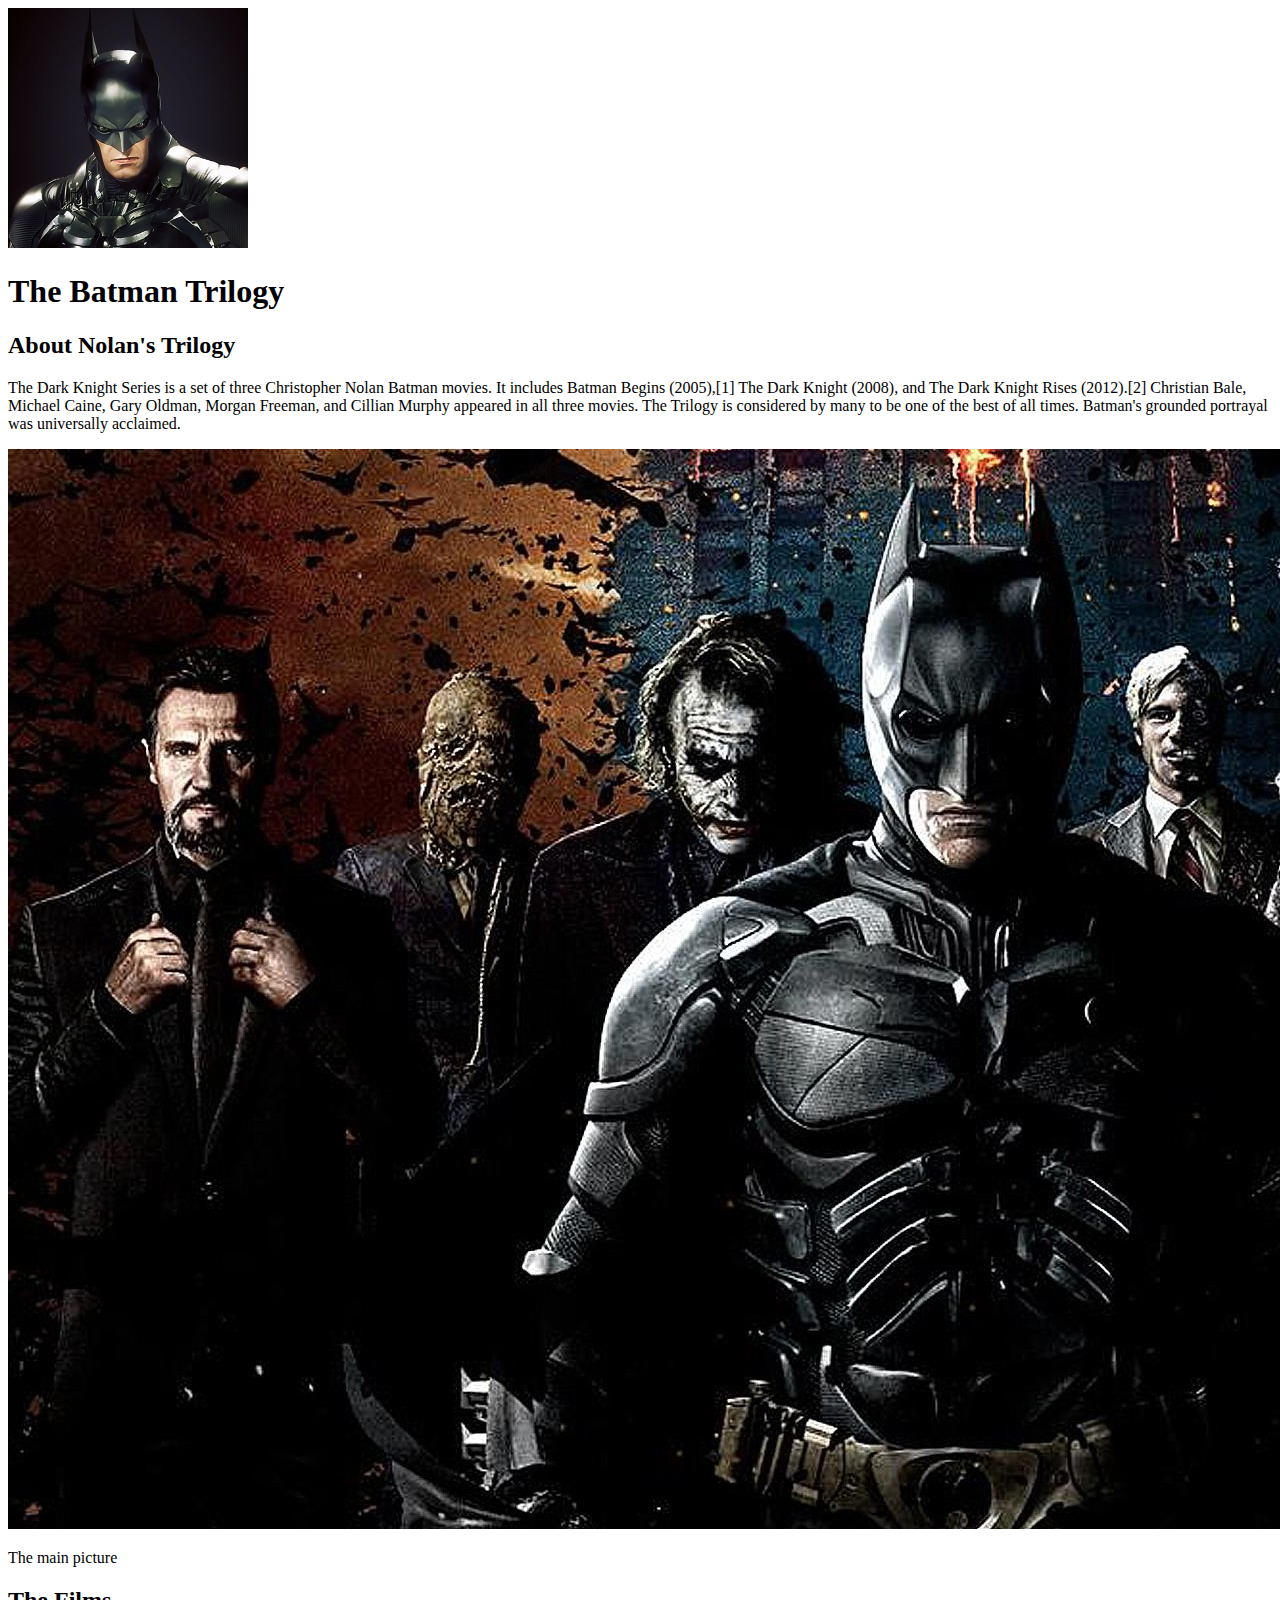
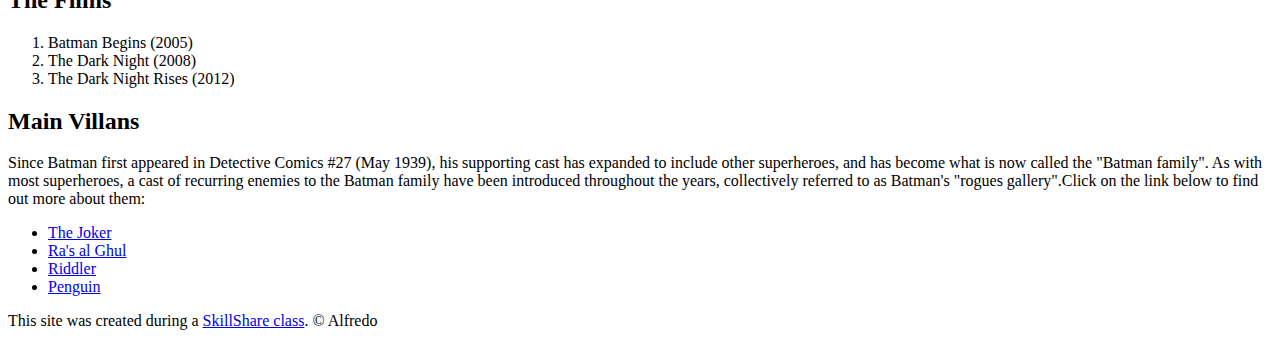
==== index.html @ 6664b780 "Added our character's index.html file and a few images" ====
<!DOCTYPE html>
<html>
<head>
	<title>The Batman Trilogy</title>
	<link rel="icon" href="img/batman-favicon.png">
</head>
<body>
	<!-- header element -->
	<header>
		<img src="img/batmanavatar.jpg">
		<h1>The Batman Trilogy</h1>
	</header>

	<!-- main element -->
	<main>
		<h2>About Nolan's Trilogy</h2>
		<p>The Dark Knight Series is a set of three Christopher Nolan Batman movies. It includes Batman Begins (2005),[1] The Dark Knight (2008), and The Dark Knight Rises (2012).[2] Christian Bale, Michael Caine, Gary Oldman, Morgan Freeman, and Cillian Murphy appeared in all three movies. The Trilogy is considered by many to be one of the best of all times. Batman's grounded portrayal was universally acclaimed.</p>
		<img src="img/batman-friends.jpg">
		<p>The main picture</p>
		<!-- The Films -->
		<h2>The Films</h2>
		<ol>
			<li>Batman Begins (2005)</li>
			<li>The Dark Night (2008)</li>
			<li>The Dark Night Rises (2012)</li>
		</ol>
		<!-- Enemies -->
		<h2>Main Villans</h2>
		<p>Since Batman first appeared in Detective Comics #27 (May 1939), his supporting cast has expanded to include other superheroes, and has become what is now called the "Batman family". As with most superheroes, a cast of recurring enemies to the Batman family have been introduced throughout the years, collectively referred to as Batman's "rogues gallery".Click on the link below to find out more about them:</p>
		<ul>
			<li><a target="_blank" href="https://comicvine.gamespot.com/joker/4005-1702/">The Joker</a></li>
			<li><a target="_blank" href="https://comicvine.gamespot.com/ras-al-ghul/4005-40816/">Ra's al Ghul</a></li>
			<li><a target="_blank" href="https://comicvine.gamespot.com/riddler/4005-3718/">Riddler</a></li>
			<li><a target="_blank" href="https://comicvine.gamespot.com/penguin/4005-4885/">Penguin</a></li>
		</ul>
	</main>

	<!-- Footer Element -->
	<footer>
		<p>This site was created during a <a target="_blank" href="https://www.skillshare.com">SkillShare class</a>. &copy; Alfredo </p>
	</footer>
</body>
</html>
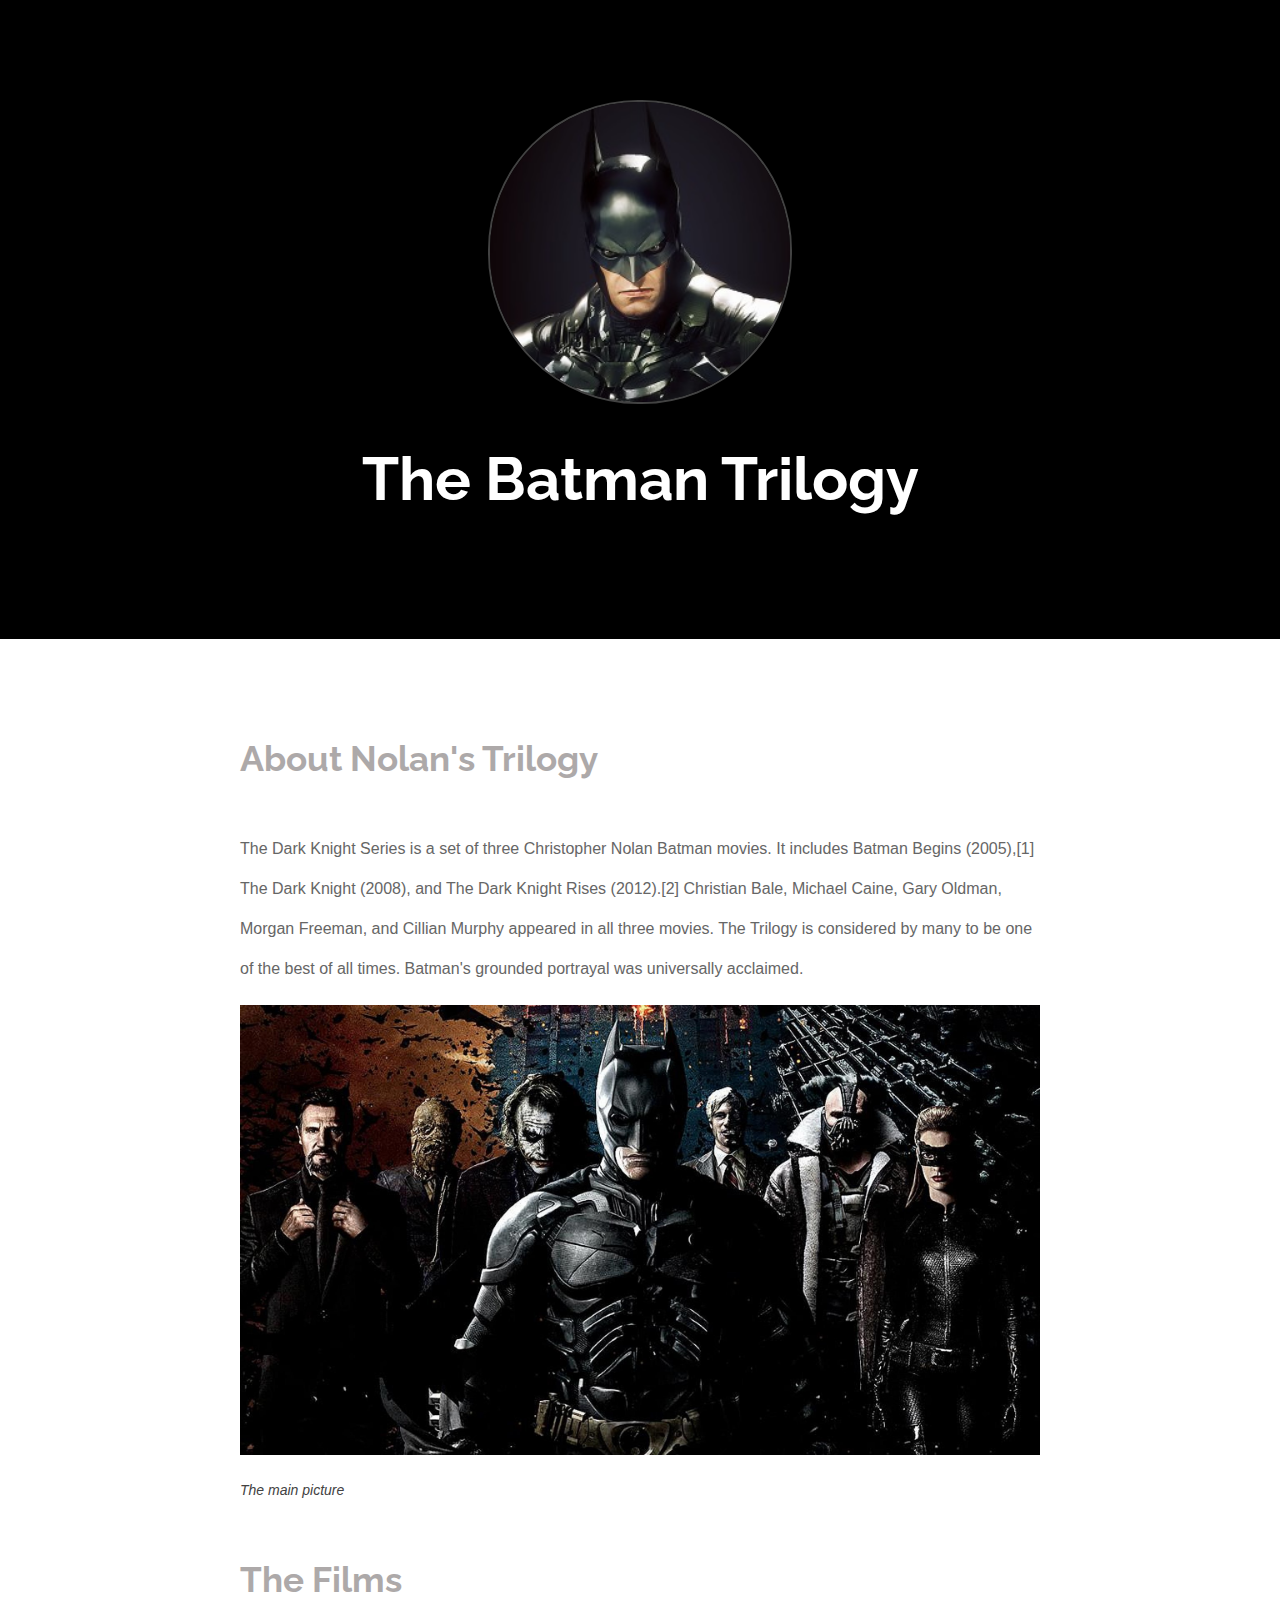
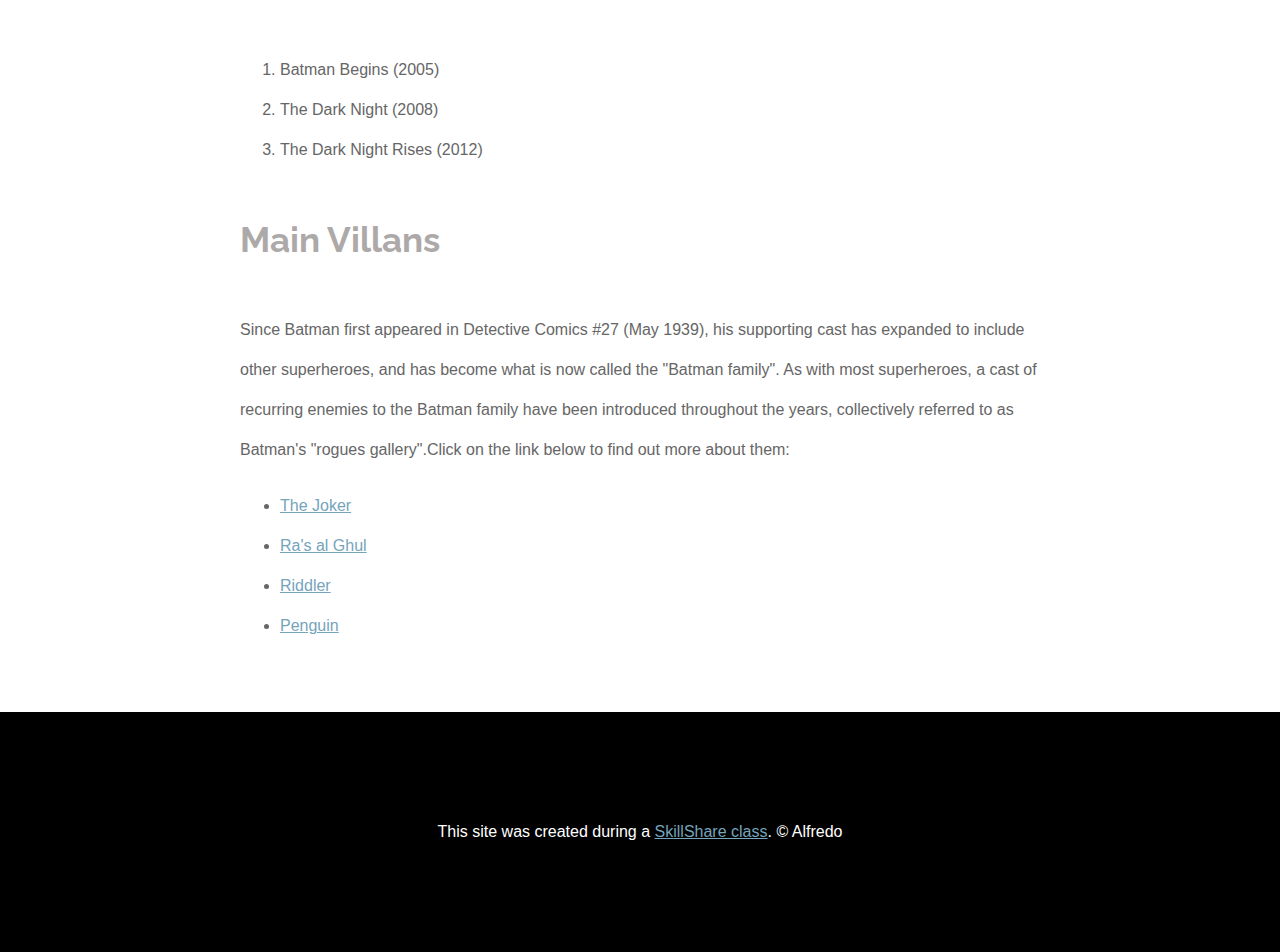
==== commit 7f0e446d: "Wrote CSS for character's website and changed some HTML" ====
--- a/index.html
+++ b/index.html
@@ -3,6 +3,8 @@
 <head>
 	<title>The Batman Trilogy</title>
 	<link rel="icon" href="img/batman-favicon.png">
+	<link href="https://fonts.googleapis.com/css2?family=Raleway:ital,wght@0,300;0,600;0,900;1,600&display=swap" rel="stylesheet">
+	<link rel="stylesheet" type="text/css" href="css/hero.css">
 </head>
 <body>
 	<!-- header element -->
@@ -16,7 +18,7 @@
 		<h2>About Nolan's Trilogy</h2>
 		<p>The Dark Knight Series is a set of three Christopher Nolan Batman movies. It includes Batman Begins (2005),[1] The Dark Knight (2008), and The Dark Knight Rises (2012).[2] Christian Bale, Michael Caine, Gary Oldman, Morgan Freeman, and Cillian Murphy appeared in all three movies. The Trilogy is considered by many to be one of the best of all times. Batman's grounded portrayal was universally acclaimed.</p>
 		<img src="img/batman-friends.jpg">
-		<p>The main picture</p>
+		<p class="caption">The main picture</p>
 		<!-- The Films -->
 		<h2>The Films</h2>
 		<ol>
--- a/css/hero.css
+++ b/css/hero.css
@@ -0,0 +1,83 @@
+body{
+	margin: 0;
+	font-family: 'Helvetica', 'Arial', sans-serif;
+	font-size: 16px;
+	color: #666;
+	line-height: 40px;
+}
+
+header{
+	background-color: black;
+	text-align:center;
+	padding-top: 100px;
+	padding-bottom: 100px;
+}
+
+h1, h2{
+	font-family: 'Raleway', sans-serif;
+}
+
+header h1{
+	color: white;
+	font-size: 60px;
+}
+
+header img{
+	border-radius: 150px;
+	width: 300px;
+	border: 2px solid #424242;
+}
+
+main{
+	max-width: 800px;
+	margin: 0 auto;
+	padding: 50px;
+}
+
+main img{
+	max-width: 100%;
+}
+
+h2{
+	font-size: 35px;
+	color: #ADA9A9;
+	margin: 50px 0 50px;
+}
+
+a{
+	color: #75A4BB;
+	font-style: underline;
+}
+a:hover{
+	color: #75A4BB;
+	font-style: underline;
+	background-color: #D2D5D7;
+}
+
+footer{
+	background-color: black;
+	text-align:center;
+	color: white;
+	padding: 100px;
+}
+
+footer p{
+	margin: 0;
+}
+
+footer p{
+	color: white;
+}
+
+footer a:hover{
+	opacity: 0.5;
+	background-color: transparent;
+
+}
+
+p.caption{
+	font-size: 14px;
+	color: #424242;
+	margin: 0px;
+	font-style: italic;
+}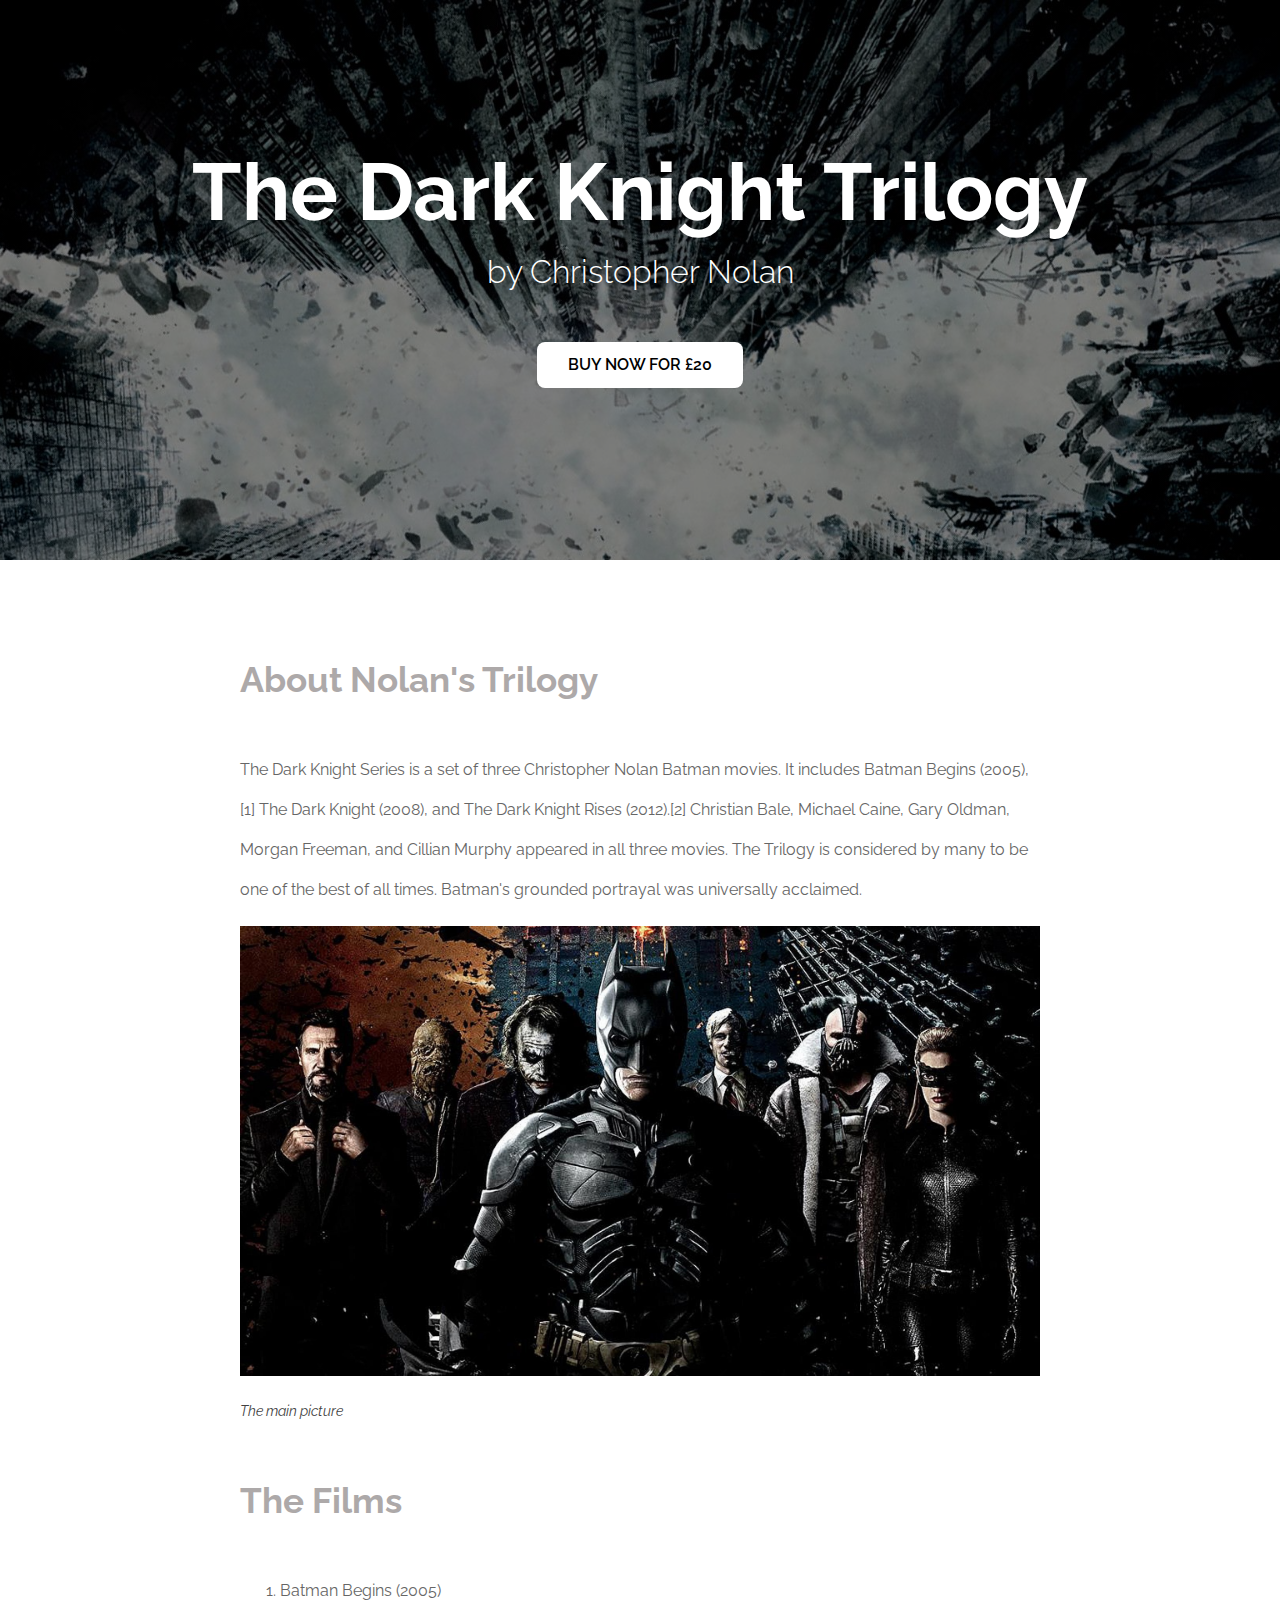
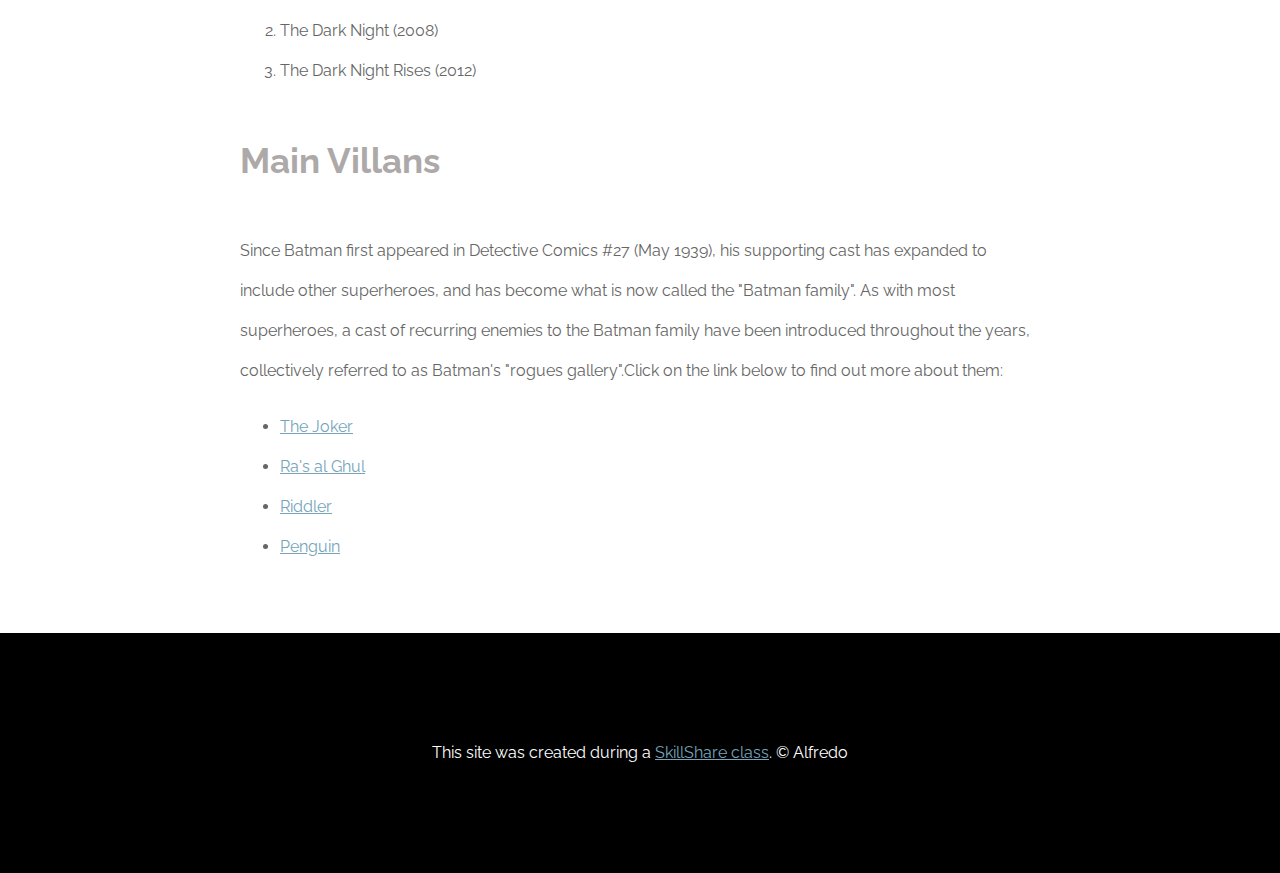
==== commit 48230180: "Added a Hero and changed some styling in the CSS" ====
--- a/index.html
+++ b/index.html
@@ -9,8 +9,14 @@
 <body>
 	<!-- header element -->
 	<header>
-		<img src="img/batmanavatar.jpg">
-		<h1>The Batman Trilogy</h1>
+		<section class= "hero">
+			<div class="hero-inner">
+			<h1>The Dark Knight Trilogy</h1>
+			<h2>by Christopher Nolan</h2>
+			<a href="https://example.com/" class="btn">BUY NOW FOR £20</a>
+		</div>
+		</section>
+
 	</header>
 
 	<!-- main element -->
--- a/css/hero.css
+++ b/css/hero.css
@@ -1,25 +1,83 @@
 body{
 	margin: 0;
-	font-family: 'Helvetica', 'Arial', sans-serif;
+	font-family: 'Raleway', sans-serif;
 	font-size: 16px;
 	color: #666;
 	line-height: 40px;
 }
 
+.hero {
+    /* Sizing */
+    width: 100vw;
+    height: 40vh;
+    padding-top: 100px;
+	padding-bottom: 100px;
+
+    /* Flexbox stuff */
+    display: flex;
+    justify-content: center;
+    align-items: center;
+
+    /* Text styles */
+    text-align: center;
+
+    /* Background styles */
+    background-image: linear-gradient(rgba(0, 0, 0, 0.5),rgba(0, 0, 0, 0.5)), url('../img/hero-background.jpg');
+    background-size: cover;
+    background-position: center center;
+    background-repeat: no-repeat;
+    background-attachment: fixed;
+}
+
+.hero h1 {
+    /* Text styles */
+    font-size: 5em;
+    color: white;
+    
+    /* Margins */
+    margin-top: 0;
+    margin-bottom: 0.5em;
+}
+
+.hero h2 {
+    /* Text styles */
+    font-size: 2em;
+    color: white;
+    font-weight: 300;
+    
+    /* Margins */
+    margin-top: 0;
+    margin-bottom: 0.5em;
+}
+
+.hero .btn{
+	display: block;
+	background-color: white;
+	border-radius: 8px;
+	width: 200px;
+	padding: 0.2em;
+    margin-top: 50px;
+    margin-left: auto;
+    margin-right: auto;
+
+    /* Text styles */
+    color: black;
+    text-decoration: none;
+    font-weight: 600;
+    font-size: 1em;
+}
+
+.hero .btn:hover{
+	display: block;
+	background-color: #75A4BB;
+}
+
 header{
 	background-color: black;
-	text-align:center;
-	padding-top: 100px;
-	padding-bottom: 100px;
 }
 
 h1, h2{
 	font-family: 'Raleway', sans-serif;
-}
-
-header h1{
-	color: white;
-	font-size: 60px;
 }
 
 header img{
